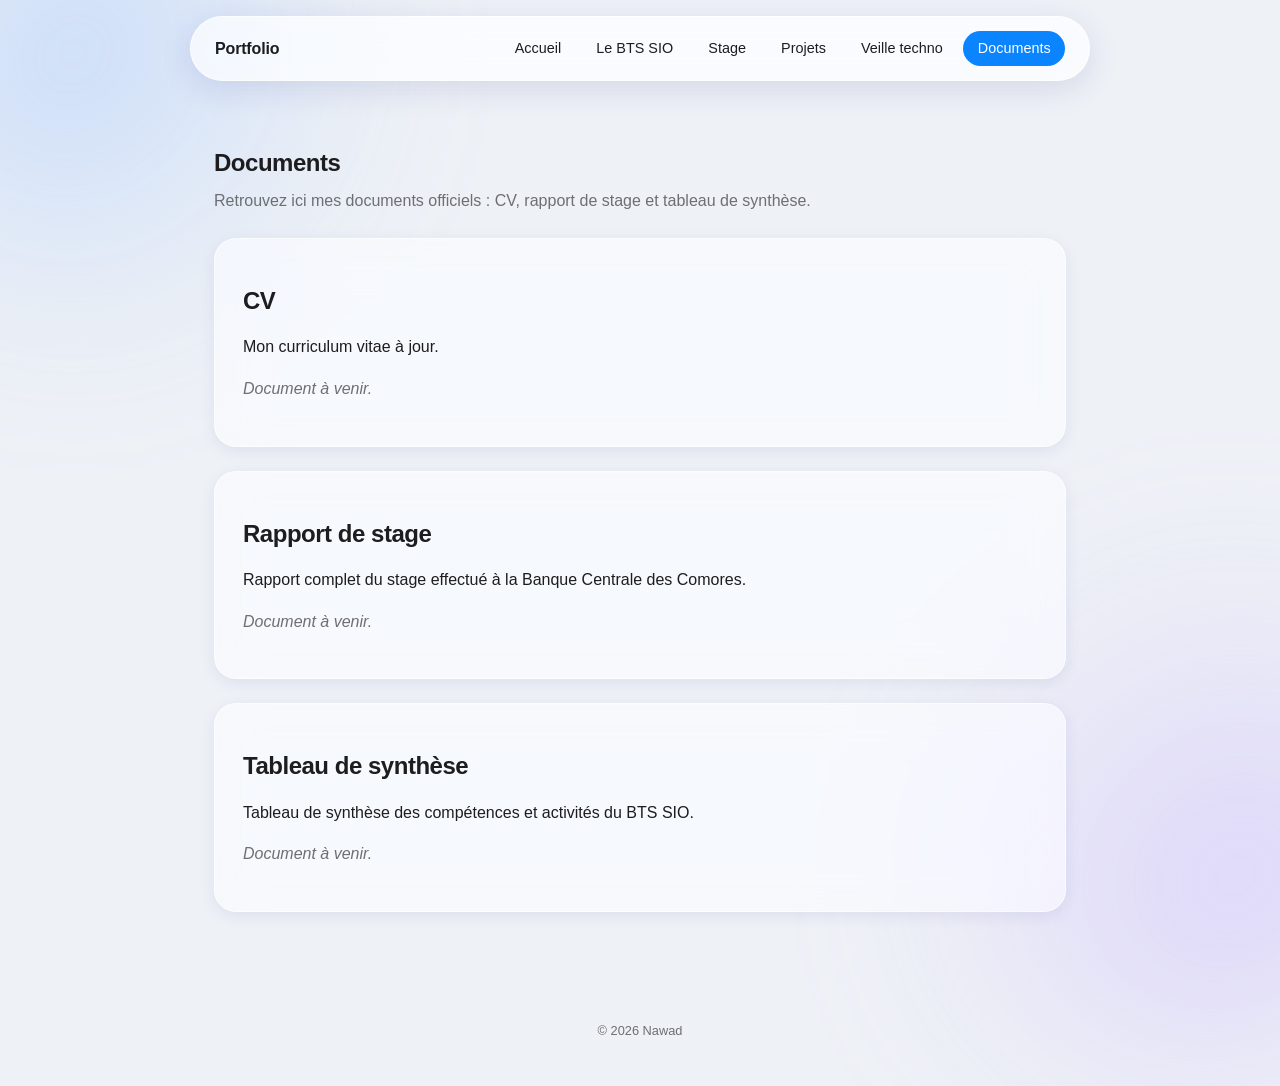
==== documents.html @ f08f5cf2 "Version HTML statique pour GitHub Pages" ====
<!DOCTYPE html>
<html lang="fr">
<head>
    <meta charset="UTF-8">
    <meta name="viewport" content="width=device-width, initial-scale=1.0">
    <title>Portfolio — Nawad</title>
    <link rel="stylesheet" href="css/documents.css">
</head>
<body>

<header class="site-header">
    <span class="site-header__name">Portfolio</span>
    <nav class="site-header__nav">
        <a href="index.html" class="">Accueil</a>
        <a href="bts.html" class="">Le BTS SIO</a>
        <a href="stages.html" class="">Stage</a>
        <a href="projets.html" class="">Projets</a>
        <a href="veille.html" class="">Veille techno</a>
        <a href="documents.html" class="active">Documents</a>
    </nav>
</header>

<main><section class="page">
    <h1>Documents</h1>
    <p class="page-intro">Retrouvez ici mes documents officiels : CV, rapport de stage et tableau de synthèse.</p>

    <div class="card-list">
                    <article class="card">
                <h2>CV</h2>
                <p>Mon curriculum vitae à jour.</p>

                                    <p class="card__empty">Document à venir.</p>
                            </article>
                    <article class="card">
                <h2>Rapport de stage</h2>
                <p>Rapport complet du stage effectué à la Banque Centrale des Comores.</p>

                                    <p class="card__empty">Document à venir.</p>
                            </article>
                    <article class="card">
                <h2>Tableau de synthèse</h2>
                <p>Tableau de synthèse des compétences et activités du BTS SIO.</p>

                                    <p class="card__empty">Document à venir.</p>
                            </article>
            </div>
</section></main>

<footer class="site-footer">
    <p>&copy; 2026 Nawad</p>
</footer>

</body>
</html>
---- css/documents.css ----
:root {
  --color-bg: #eef1f6;
  --color-text: #1d1d1f;
  --color-muted: #6e6e73;
  --color-accent: #0a84ff;
  --color-border: rgba(255, 255, 255, 0.6);
  --glass-bg: rgba(255, 255, 255, 0.55);
  --glass-bg-strong: rgba(255, 255, 255, 0.72);
  --glass-blur: blur(24px) saturate(180%);
  --glass-shadow: 0 8px 32px rgba(31, 38, 135, 0.12);
  --glass-shadow-soft: 0 4px 16px rgba(31, 38, 135, 0.08);
  --font-body: -apple-system, BlinkMacSystemFont, "SF Pro Text", "Segoe UI", Roboto, sans-serif;
  --font-heading: -apple-system, BlinkMacSystemFont, "SF Pro Display", "Segoe UI", Roboto, sans-serif;
  --spacing: 1.5rem;
  --radius: 22px;
  --radius-sm: 14px;
}

* { box-sizing: border-box; }
html { scroll-behavior: smooth; }

body {
  margin: 0;
  min-height: 100vh;
  font-family: var(--font-body);
  color: var(--color-text);
  background: var(--color-bg);
  line-height: 1.6;
  position: relative;
  overflow-x: hidden;
}

body::before, body::after {
  content: "";
  position: fixed;
  border-radius: 50%;
  filter: blur(90px);
  z-index: -1;
  opacity: 0.55;
}

body::before {
  width: 480px; height: 480px;
  top: -120px; left: -100px;
  background: radial-gradient(circle at 30% 30%, #9dc4ff, transparent 70%);
}

body::after {
  width: 520px; height: 520px;
  bottom: -160px; right: -140px;
  background: radial-gradient(circle at 70% 70%, #c9b6ff, transparent 70%);
}

h1, h2, h3 {
  font-family: var(--font-heading);
  line-height: 1.15;
  font-weight: 600;
  letter-spacing: -0.02em;
}

a { color: var(--color-accent); text-decoration: none; }

.site-header {
  position: sticky;
  top: 1rem;
  z-index: 10;
  display: flex;
  justify-content: space-between;
  align-items: center;
  max-width: 900px;
  margin: 1rem auto 0;
  padding: 0.85rem 1.5rem;
  background: var(--glass-bg-strong);
  backdrop-filter: var(--glass-blur);
  -webkit-backdrop-filter: var(--glass-blur);
  border: 1px solid var(--color-border);
  border-radius: 999px;
  box-shadow: var(--glass-shadow);
}

.site-header__name { font-weight: 700; letter-spacing: -0.01em; }
.site-header__nav { display: flex; gap: 0.4rem; }

.site-header__nav a {
  color: var(--color-text);
  font-size: 0.9rem;
  padding: 0.4rem 0.9rem;
  border-radius: 999px;
  transition: background 0.2s ease, color 0.2s ease;
}

.site-header__nav a:hover { background: rgba(10, 132, 255, 0.08); }
.site-header__nav a.active { background: var(--color-accent); color: #fff; }

.page {
  max-width: 900px;
  margin: 0 auto;
  padding: 3rem var(--spacing) 4rem;
}

.page-intro {
  color: var(--color-muted);
  margin-top: -0.5rem;
  margin-bottom: 1.5rem;
  max-width: 600px;
}

.card-list { display: grid; gap: 1.5rem; margin-top: 1.5rem; }

.card {
  background: var(--glass-bg);
  backdrop-filter: var(--glass-blur);
  -webkit-backdrop-filter: var(--glass-blur);
  border: 1px solid var(--color-border);
  border-radius: var(--radius);
  padding: 1.75rem;
  box-shadow: var(--glass-shadow-soft);
  transition: transform 0.25s ease, box-shadow 0.25s ease;
}

.card:hover { transform: translateY(-2px); box-shadow: var(--glass-shadow); }

.card__empty { color: var(--color-muted); font-style: italic; }

.doc-download {
  display: inline-block;
  margin-top: 1.1rem;
  padding: 0.55rem 1.3rem;
  border-radius: 999px;
  background: var(--color-accent);
  color: #fff;
  font-size: 0.9rem;
  font-weight: 500;
  transition: transform 0.2s ease, box-shadow 0.2s ease;
}

.doc-download:hover { transform: translateY(-1px); box-shadow: 0 6px 18px rgba(10, 132, 255, 0.35); }

.site-footer {
  text-align: center;
  padding: 2rem var(--spacing);
  color: var(--color-muted);
  font-size: 0.8rem;
}

@media (max-width: 640px) {
  .site-header { flex-direction: column; gap: 0.75rem; border-radius: var(--radius-sm); padding: 1rem; }
  .site-header__nav { flex-wrap: wrap; justify-content: center; }
}
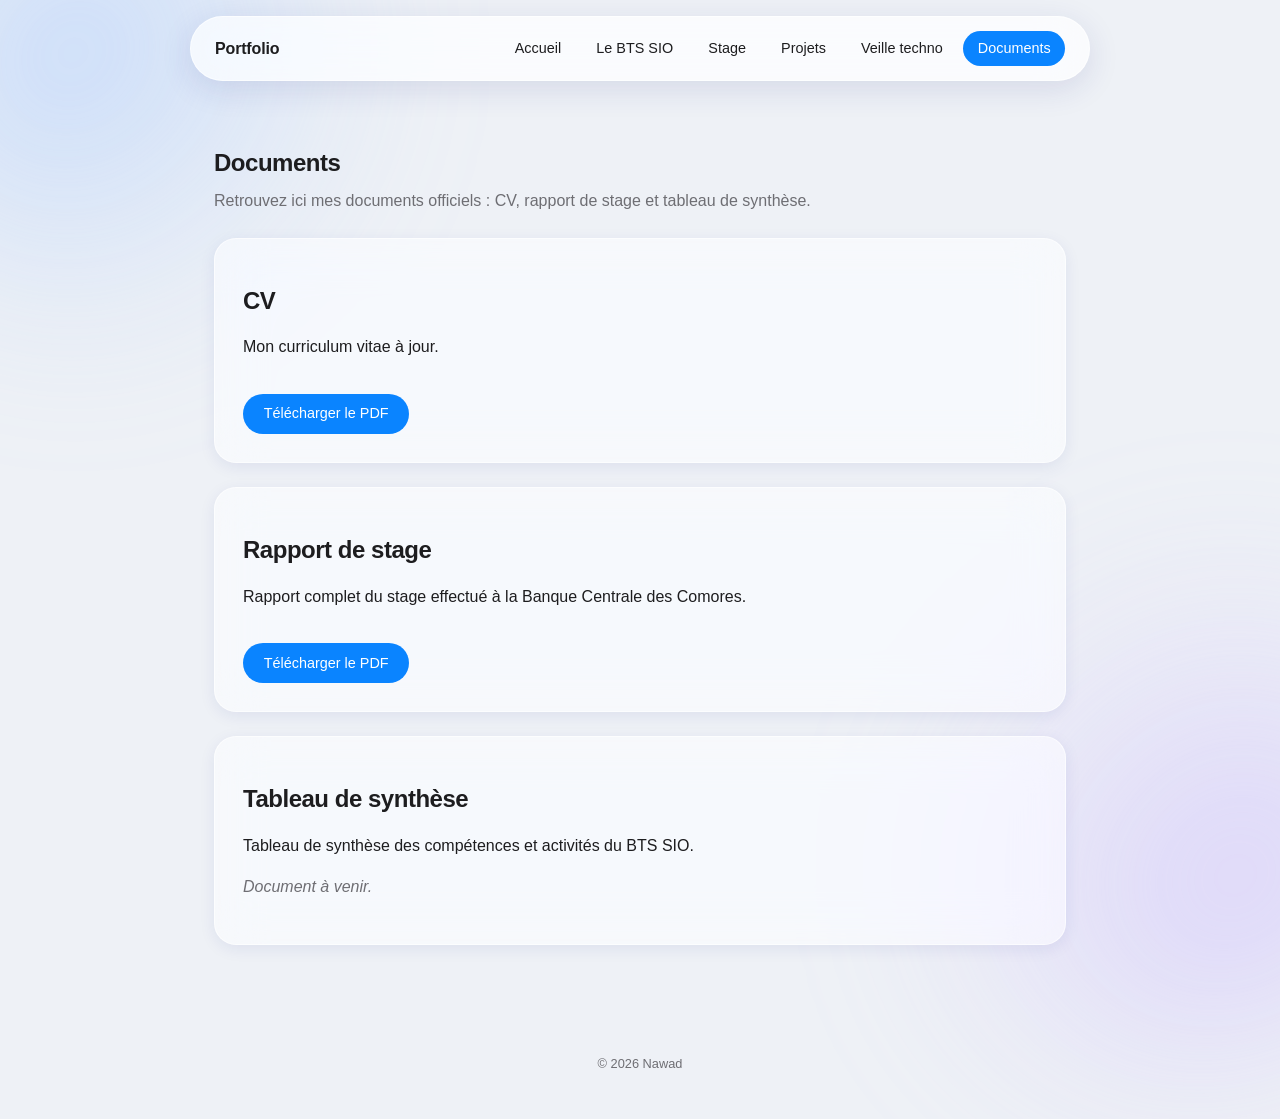
==== commit f0d9d5c6: "Ajout du CV public et du rapport de stage" ====
--- a/documents.html
+++ b/documents.html
@@ -29,13 +29,17 @@
                 <h2>CV</h2>
                 <p>Mon curriculum vitae à jour.</p>
 
-                                    <p class="card__empty">Document à venir.</p>
+                                    <a class="doc-download" href="documents/cv-public.pdf" target="_blank" rel="noreferrer">
+                        Télécharger le PDF
+                    </a>
                             </article>
                     <article class="card">
                 <h2>Rapport de stage</h2>
                 <p>Rapport complet du stage effectué à la Banque Centrale des Comores.</p>
 
-                                    <p class="card__empty">Document à venir.</p>
+                                    <a class="doc-download" href="documents/rapport-stage.pdf.pdf" target="_blank" rel="noreferrer">
+                        Télécharger le PDF
+                    </a>
                             </article>
                     <article class="card">
                 <h2>Tableau de synthèse</h2>
